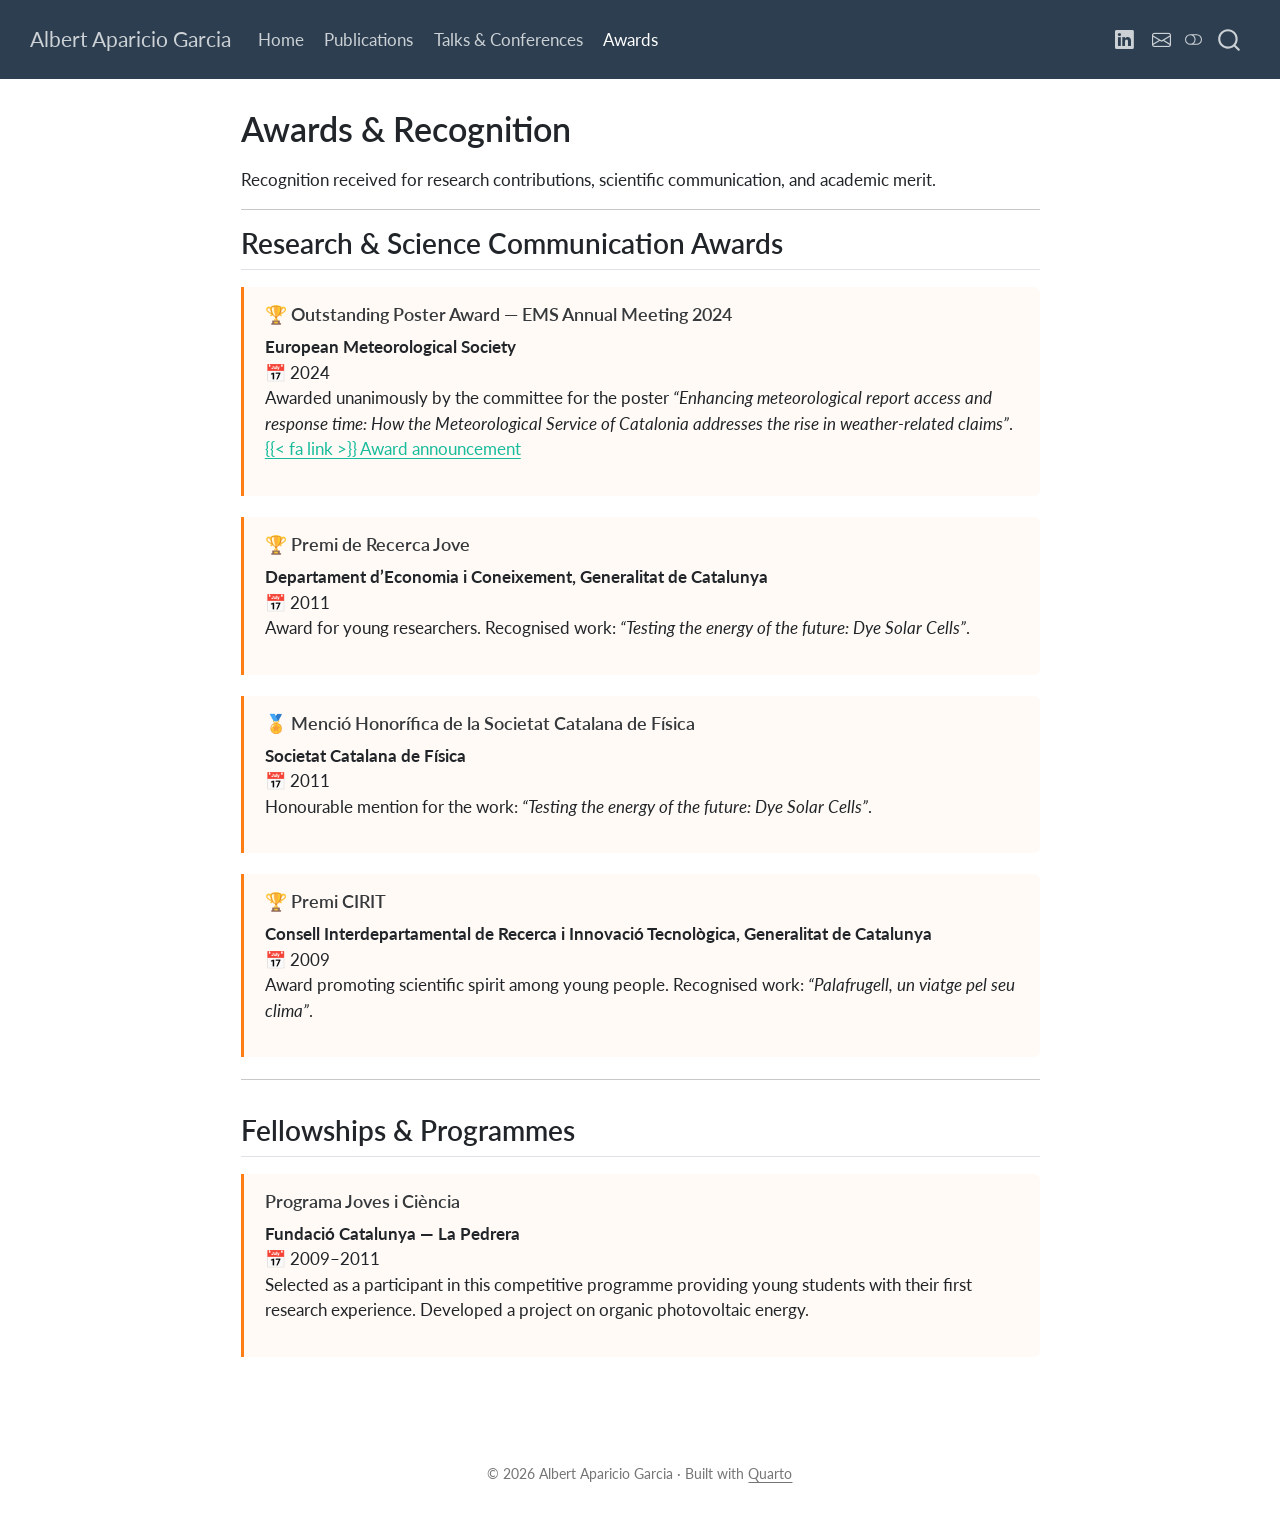
==== awards/index.html @ 68432656 "Built site for gh-pages" ====
<!DOCTYPE html>
<html xmlns="http://www.w3.org/1999/xhtml" lang="en" xml:lang="en"><head>

<meta charset="utf-8">
<meta name="generator" content="quarto-1.9.37">

<meta name="viewport" content="width=device-width, initial-scale=1.0, user-scalable=yes">


<title>Awards &amp; Recognition – Albert Aparicio Garcia</title>
<style>
/* Default styles provided by pandoc.
** See https://pandoc.org/MANUAL.html#variables-for-html for config info.
*/
code{white-space: pre-wrap;}
span.smallcaps{font-variant: small-caps;}
div.columns{display: flex; gap: min(4vw, 1.5em);}
div.column{flex: auto; overflow-x: auto;}
div.hanging-indent{margin-left: 1.5em; text-indent: -1.5em;}
ul.task-list{list-style: none;}
ul.task-list li input[type="checkbox"] {
  width: 0.8em;
  margin: 0 0.8em 0.2em -1em; /* quarto-specific, see https://github.com/quarto-dev/quarto-cli/issues/4556 */ 
  vertical-align: middle;
}
</style>


<script src="../site_libs/quarto-nav/quarto-nav.js"></script>
<script src="../site_libs/quarto-nav/headroom.min.js"></script>
<script src="../site_libs/clipboard/clipboard.min.js"></script>
<script src="../site_libs/quarto-search/autocomplete.umd.js"></script>
<script src="../site_libs/quarto-search/fuse.min.js"></script>
<script src="../site_libs/quarto-search/quarto-search.js"></script>
<meta name="quarto:offset" content="../">
<link href="../assets/favicon.ico" rel="icon">
<script src="../site_libs/quarto-html/quarto.js" type="module"></script>
<script src="../site_libs/quarto-html/tabsets/tabsets.js" type="module"></script>
<script src="../site_libs/quarto-html/popper.min.js"></script>
<script src="../site_libs/quarto-html/tippy.umd.min.js"></script>
<script src="../site_libs/quarto-html/anchor.min.js"></script>
<link href="../site_libs/quarto-html/tippy.css" rel="stylesheet">
<link href="../site_libs/quarto-html/quarto-syntax-highlighting-7f8f88aac4f3542376d5c11b86a4c14d.css" rel="stylesheet" class="quarto-color-scheme" id="quarto-text-highlighting-styles">
<link href="../site_libs/quarto-html/quarto-syntax-highlighting-dark-d0ae9245876894da5ac7e18953ecc5cc.css" rel="stylesheet" class="quarto-color-scheme quarto-color-alternate" id="quarto-text-highlighting-styles">
<link href="../site_libs/quarto-html/quarto-syntax-highlighting-7f8f88aac4f3542376d5c11b86a4c14d.css" rel="stylesheet" class="quarto-color-scheme-extra" id="quarto-text-highlighting-styles">
<script src="../site_libs/bootstrap/bootstrap.min.js"></script>
<link href="../site_libs/bootstrap/bootstrap-icons.css" rel="stylesheet">
<link href="../site_libs/bootstrap/bootstrap-f7919f14b89ae9a431cba0b331f0b52b.min.css" rel="stylesheet" append-hash="true" class="quarto-color-scheme" id="quarto-bootstrap" data-mode="light">
<link href="../site_libs/bootstrap/bootstrap-dark-e6ec55d50a8571276e9da61ff62941ed.min.css" rel="stylesheet" append-hash="true" class="quarto-color-scheme quarto-color-alternate" id="quarto-bootstrap" data-mode="dark">
<link href="../site_libs/bootstrap/bootstrap-f7919f14b89ae9a431cba0b331f0b52b.min.css" rel="stylesheet" append-hash="true" class="quarto-color-scheme-extra" id="quarto-bootstrap" data-mode="light">
<script id="quarto-search-options" type="application/json">{
  "location": "navbar",
  "copy-button": false,
  "collapse-after": 3,
  "panel-placement": "end",
  "type": "overlay",
  "limit": 50,
  "keyboard-shortcut": [
    "f",
    "/",
    "s"
  ],
  "show-item-context": false,
  "language": {
    "search-no-results-text": "No results",
    "search-matching-documents-text": "matching documents",
    "search-copy-link-title": "Copy link to search",
    "search-hide-matches-text": "Hide additional matches",
    "search-more-match-text": "more match in this document",
    "search-more-matches-text": "more matches in this document",
    "search-clear-button-title": "Clear",
    "search-text-placeholder": "",
    "search-detached-cancel-button-title": "Cancel",
    "search-submit-button-title": "Submit",
    "search-label": "Search"
  }
}</script>


<link rel="stylesheet" href="../assets/custom.css">
</head>

<body class="nav-fixed fullcontent quarto-light"><script id="quarto-html-before-body" type="application/javascript">
    const toggleBodyColorMode = (bsSheetEl) => {
      const mode = bsSheetEl.getAttribute("data-mode");
      const bodyEl = window.document.querySelector("body");
      if (mode === "dark") {
        bodyEl.classList.add("quarto-dark");
        bodyEl.classList.remove("quarto-light");
      } else {
        bodyEl.classList.add("quarto-light");
        bodyEl.classList.remove("quarto-dark");
      }
    }
    const toggleBodyColorPrimary = () => {
      const bsSheetEl = window.document.querySelector("link#quarto-bootstrap:not([rel=disabled-stylesheet])");
      if (bsSheetEl) {
        toggleBodyColorMode(bsSheetEl);
      }
    }
    const setColorSchemeToggle = (alternate) => {
      const toggles = window.document.querySelectorAll('.quarto-color-scheme-toggle');
      for (let i=0; i < toggles.length; i++) {
        const toggle = toggles[i];
        if (toggle) {
          if (alternate) {
            toggle.classList.add("alternate");
          } else {
            toggle.classList.remove("alternate");
          }
        }
      }
    };
    const toggleColorMode = (alternate) => {
      // Switch the stylesheets
      const primaryStylesheets = window.document.querySelectorAll('link.quarto-color-scheme:not(.quarto-color-alternate)');
      const alternateStylesheets = window.document.querySelectorAll('link.quarto-color-scheme.quarto-color-alternate');
      manageTransitions('#quarto-margin-sidebar .nav-link', false);
      if (alternate) {
        // note: dark is layered on light, we don't disable primary!
        enableStylesheet(alternateStylesheets);
        for (const sheetNode of alternateStylesheets) {
          if (sheetNode.id === "quarto-bootstrap") {
            toggleBodyColorMode(sheetNode);
          }
        }
      } else {
        disableStylesheet(alternateStylesheets);
        enableStylesheet(primaryStylesheets)
        toggleBodyColorPrimary();
      }
      manageTransitions('#quarto-margin-sidebar .nav-link', true);
      // Switch the toggles
      setColorSchemeToggle(alternate)
      // Hack to workaround the fact that safari doesn't
      // properly recolor the scrollbar when toggling (#1455)
      if (navigator.userAgent.indexOf('Safari') > 0 && navigator.userAgent.indexOf('Chrome') == -1) {
        manageTransitions("body", false);
        window.scrollTo(0, 1);
        setTimeout(() => {
          window.scrollTo(0, 0);
          manageTransitions("body", true);
        }, 40);
      }
    }
    const disableStylesheet = (stylesheets) => {
      for (let i=0; i < stylesheets.length; i++) {
        const stylesheet = stylesheets[i];
        stylesheet.rel = 'disabled-stylesheet';
      }
    }
    const enableStylesheet = (stylesheets) => {
      for (let i=0; i < stylesheets.length; i++) {
        const stylesheet = stylesheets[i];
        if(stylesheet.rel !== 'stylesheet') { // for Chrome, which will still FOUC without this check
          stylesheet.rel = 'stylesheet';
        }
      }
    }
    const manageTransitions = (selector, allowTransitions) => {
      const els = window.document.querySelectorAll(selector);
      for (let i=0; i < els.length; i++) {
        const el = els[i];
        if (allowTransitions) {
          el.classList.remove('notransition');
        } else {
          el.classList.add('notransition');
        }
      }
    }
    const isFileUrl = () => {
      return window.location.protocol === 'file:';
    }
    const hasAlternateSentinel = () => {
      let styleSentinel = getColorSchemeSentinel();
      if (styleSentinel !== null) {
        return styleSentinel === "alternate";
      } else {
        return false;
      }
    }
    const setStyleSentinel = (alternate) => {
      const value = alternate ? "alternate" : "default";
      if (!isFileUrl()) {
        window.localStorage.setItem("quarto-color-scheme", value);
      } else {
        localAlternateSentinel = value;
      }
    }
    const getColorSchemeSentinel = () => {
      if (!isFileUrl()) {
        const storageValue = window.localStorage.getItem("quarto-color-scheme");
        return storageValue != null ? storageValue : localAlternateSentinel;
      } else {
        return localAlternateSentinel;
      }
    }
    const toggleGiscusIfUsed = (isAlternate, darkModeDefault) => {
      const baseTheme = document.querySelector('#giscus-base-theme')?.value ?? 'light';
      const alternateTheme = document.querySelector('#giscus-alt-theme')?.value ?? 'dark';
      let newTheme = '';
      if(authorPrefersDark) {
        newTheme = isAlternate ? baseTheme : alternateTheme;
      } else {
        newTheme = isAlternate ? alternateTheme : baseTheme;
      }
      const changeGiscusTheme = () => {
        // From: https://github.com/giscus/giscus/issues/336
        const sendMessage = (message) => {
          const iframe = document.querySelector('iframe.giscus-frame');
          if (!iframe) return;
          iframe.contentWindow.postMessage({ giscus: message }, 'https://giscus.app');
        }
        sendMessage({
          setConfig: {
            theme: newTheme
          }
        });
      }
      const isGiscussLoaded = window.document.querySelector('iframe.giscus-frame') !== null;
      if (isGiscussLoaded) {
        changeGiscusTheme();
      }
    };
    const authorPrefersDark = false;
    const darkModeDefault = authorPrefersDark;
      document.querySelector('link#quarto-text-highlighting-styles.quarto-color-scheme-extra').rel = 'disabled-stylesheet';
      document.querySelector('link#quarto-bootstrap.quarto-color-scheme-extra').rel = 'disabled-stylesheet';
    let localAlternateSentinel = darkModeDefault ? 'alternate' : 'default';
    // Dark / light mode switch
    window.quartoToggleColorScheme = () => {
      // Read the current dark / light value
      let toAlternate = !hasAlternateSentinel();
      toggleColorMode(toAlternate);
      setStyleSentinel(toAlternate);
      toggleGiscusIfUsed(toAlternate, darkModeDefault);
      window.dispatchEvent(new Event('resize'));
    };
    // Switch to dark mode if need be
    if (hasAlternateSentinel()) {
      toggleColorMode(true);
    } else {
      toggleColorMode(false);
    }
  </script>

<div id="quarto-search-results"></div>
  <header id="quarto-header" class="headroom fixed-top">
    <nav class="navbar navbar-expand-lg " data-bs-theme="dark">
      <div class="navbar-container container-fluid">
      <div class="navbar-brand-container mx-auto">
    <a class="navbar-brand" href="../index.html">
    <span class="navbar-title">Albert Aparicio Garcia</span>
    </a>
  </div>
            <div id="quarto-search" class="" title="Search"></div>
          <button class="navbar-toggler" type="button" data-bs-toggle="collapse" data-bs-target="#navbarCollapse" aria-controls="navbarCollapse" role="menu" aria-expanded="false" aria-label="Toggle navigation" onclick="if (window.quartoToggleHeadroom) { window.quartoToggleHeadroom(); }">
  <span class="navbar-toggler-icon"></span>
</button>
          <div class="collapse navbar-collapse" id="navbarCollapse">
            <ul class="navbar-nav navbar-nav-scroll me-auto">
  <li class="nav-item">
    <a class="nav-link" href="../index.html"> 
<span class="menu-text">Home</span></a>
  </li>  
  <li class="nav-item">
    <a class="nav-link" href="../publications/index.qmd"> 
<span class="menu-text">Publications</span></a>
  </li>  
  <li class="nav-item">
    <a class="nav-link" href="../talks/index.qmd"> 
<span class="menu-text">Talks &amp; Conferences</span></a>
  </li>  
  <li class="nav-item">
    <a class="nav-link active" href="../awards/index.html" aria-current="page"> 
<span class="menu-text">Awards</span></a>
  </li>  
</ul>
            <ul class="navbar-nav navbar-nav-scroll ms-auto">
  <li class="nav-item compact">
    <a class="nav-link" href="https://www.linkedin.com/in/albert-aparicio-garcia/"> <i class="bi bi-linkedin" role="img">
</i> 
<span class="menu-text"></span></a>
  </li>  
  <li class="nav-item compact">
    <a class="nav-link" href="mailto:albert.apariciog@gmail.com"> <i class="bi bi-envelope" role="img">
</i> 
<span class="menu-text"></span></a>
  </li>  
</ul>
          </div> <!-- /navcollapse -->
            <div class="quarto-navbar-tools">
  <a href="" class="quarto-color-scheme-toggle quarto-navigation-tool  px-1" onclick="window.quartoToggleColorScheme(); return false;" title="Toggle dark mode"><i class="bi"></i></a>
</div>
      </div> <!-- /container-fluid -->
    </nav>
</header>
<!-- content -->
<div id="quarto-content" class="quarto-container page-columns page-rows-contents page-layout-article page-navbar">
<!-- sidebar -->
<!-- margin-sidebar -->
    
<!-- main -->
<main class="content" id="quarto-document-content">


<header id="title-block-header" class="quarto-title-block default">
<div class="quarto-title">
<h1 class="title">Awards &amp; Recognition</h1>
</div>



<div class="quarto-title-meta">

    
  
    
  </div>
  


</header>


<p>Recognition received for research contributions, scientific communication, and academic merit.</p>
<hr>
<section id="research-science-communication-awards" class="level2">
<h2 class="anchored" data-anchor-id="research-science-communication-awards">Research &amp; Science Communication Awards</h2>
<section id="outstanding-poster-award-ems-annual-meeting-2024" class="level3 award-entry">
<h3 class="anchored" data-anchor-id="outstanding-poster-award-ems-annual-meeting-2024">🏆 Outstanding Poster Award — EMS Annual Meeting 2024</h3>
<p><strong>European Meteorological Society</strong><br>
📅 2024<br>
Awarded unanimously by the committee for the poster <em>“Enhancing meteorological report access and response time: How the Meteorological Service of Catalonia addresses the rise in weather-related claims”</em>.<br>
<a href="https://www.emetsoc.org/outstanding-poster-award-ems2024/">{{&lt; fa link &gt;}} Award announcement</a></p>
</section>
<section id="premi-de-recerca-jove" class="level3 award-entry">
<h3 class="anchored" data-anchor-id="premi-de-recerca-jove">🏆 Premi de Recerca Jove</h3>
<p><strong>Departament d’Economia i Coneixement, Generalitat de Catalunya</strong><br>
📅 2011<br>
Award for young researchers. Recognised work: <em>“Testing the energy of the future: Dye Solar Cells”</em>.</p>
</section>
<section id="menció-honorífica-de-la-societat-catalana-de-física" class="level3 award-entry">
<h3 class="anchored" data-anchor-id="menció-honorífica-de-la-societat-catalana-de-física">🏅 Menció Honorífica de la Societat Catalana de Física</h3>
<p><strong>Societat Catalana de Física</strong><br>
📅 2011<br>
Honourable mention for the work: <em>“Testing the energy of the future: Dye Solar Cells”</em>.</p>
</section>
<section id="premi-cirit" class="level3 award-entry">
<h3 class="anchored" data-anchor-id="premi-cirit">🏆 Premi CIRIT</h3>
<p><strong>Consell Interdepartamental de Recerca i Innovació Tecnològica, Generalitat de Catalunya</strong><br>
📅 2009<br>
Award promoting scientific spirit among young people. Recognised work: <em>“Palafrugell, un viatge pel seu clima”</em>.</p>
</section>
<hr>
</section>
<section id="fellowships-programmes" class="level2">
<h2 class="anchored" data-anchor-id="fellowships-programmes">Fellowships &amp; Programmes</h2>
<section id="programa-joves-i-ciència" class="level3 award-entry">
<h3 class="anchored" data-anchor-id="programa-joves-i-ciència">Programa Joves i Ciència</h3>
<p><strong>Fundació Catalunya — La Pedrera</strong><br>
📅 2009–2011<br>
Selected as a participant in this competitive programme providing young students with their first research experience. Developed a project on organic photovoltaic energy.</p>
</section>


</section>

</main> <!-- /main -->
<script id="quarto-html-after-body" type="application/javascript">
  window.document.addEventListener("DOMContentLoaded", function (event) {
    // Ensure there is a toggle, if there isn't float one in the top right
    if (window.document.querySelector('.quarto-color-scheme-toggle') === null) {
      const a = window.document.createElement('a');
      a.classList.add('top-right');
      a.classList.add('quarto-color-scheme-toggle');
      a.href = "";
      a.onclick = function() { try { window.quartoToggleColorScheme(); } catch {} return false; };
      const i = window.document.createElement("i");
      i.classList.add('bi');
      a.appendChild(i);
      window.document.body.appendChild(a);
    }
    setColorSchemeToggle(hasAlternateSentinel())
    const icon = "";
    const anchorJS = new window.AnchorJS();
    anchorJS.options = {
      placement: 'right',
      icon: icon
    };
    anchorJS.add('.anchored');
    const isCodeAnnotation = (el) => {
      for (const clz of el.classList) {
        if (clz.startsWith('code-annotation-')) {                     
          return true;
        }
      }
      return false;
    }
    const onCopySuccess = function(e) {
      // button target
      const button = e.trigger;
      // don't keep focus
      button.blur();
      // flash "checked"
      button.classList.add('code-copy-button-checked');
      var currentTitle = button.getAttribute("title");
      button.setAttribute("title", "Copied!");
      let tooltip;
      if (window.bootstrap) {
        button.setAttribute("data-bs-toggle", "tooltip");
        button.setAttribute("data-bs-placement", "left");
        button.setAttribute("data-bs-title", "Copied!");
        tooltip = new bootstrap.Tooltip(button, 
          { trigger: "manual", 
            customClass: "code-copy-button-tooltip",
            offset: [0, -8]});
        tooltip.show();    
      }
      setTimeout(function() {
        if (tooltip) {
          tooltip.hide();
          button.removeAttribute("data-bs-title");
          button.removeAttribute("data-bs-toggle");
          button.removeAttribute("data-bs-placement");
        }
        button.setAttribute("title", currentTitle);
        button.classList.remove('code-copy-button-checked');
      }, 1000);
      // clear code selection
      e.clearSelection();
    }
    const getTextToCopy = function(trigger) {
      const outerScaffold = trigger.parentElement.cloneNode(true);
      const codeEl = outerScaffold.querySelector('code');
      for (const childEl of codeEl.children) {
        if (isCodeAnnotation(childEl)) {
          childEl.remove();
        }
      }
      return codeEl.innerText;
    }
    const clipboard = new window.ClipboardJS('.code-copy-button:not([data-in-quarto-modal])', {
      text: getTextToCopy
    });
    clipboard.on('success', onCopySuccess);
    if (window.document.getElementById('quarto-embedded-source-code-modal')) {
      const clipboardModal = new window.ClipboardJS('.code-copy-button[data-in-quarto-modal]', {
        text: getTextToCopy,
        container: window.document.getElementById('quarto-embedded-source-code-modal')
      });
      clipboardModal.on('success', onCopySuccess);
    }
      var localhostRegex = new RegExp(/^(?:http|https):\/\/localhost\:?[0-9]*\//);
      var mailtoRegex = new RegExp(/^mailto:/);
        var filterRegex = new RegExp("https:\/\/albertapga\.github\.io\/");
      var isInternal = (href) => {
          return filterRegex.test(href) || localhostRegex.test(href) || mailtoRegex.test(href);
      }
      // Inspect non-navigation links and adorn them if external
     var links = window.document.querySelectorAll('a[href]:not(.nav-link):not(.navbar-brand):not(.toc-action):not(.sidebar-link):not(.sidebar-item-toggle):not(.pagination-link):not(.no-external):not([aria-hidden]):not(.dropdown-item):not(.quarto-navigation-tool):not(.about-link)');
      for (var i=0; i<links.length; i++) {
        const link = links[i];
        if (!isInternal(link.href)) {
          // undo the damage that might have been done by quarto-nav.js in the case of
          // links that we want to consider external
          if (link.dataset.originalHref !== undefined) {
            link.href = link.dataset.originalHref;
          }
            // target, if specified
            link.setAttribute("target", "_blank");
            if (link.getAttribute("rel") === null) {
              link.setAttribute("rel", "noopener");
            }
        }
      }
    function tippyHover(el, contentFn, onTriggerFn, onUntriggerFn) {
      const config = {
        allowHTML: true,
        maxWidth: 500,
        delay: 100,
        arrow: false,
        appendTo: function(el) {
            return el.parentElement;
        },
        interactive: true,
        interactiveBorder: 10,
        theme: 'quarto',
        placement: 'bottom-start',
      };
      if (contentFn) {
        config.content = contentFn;
      }
      if (onTriggerFn) {
        config.onTrigger = onTriggerFn;
      }
      if (onUntriggerFn) {
        config.onUntrigger = onUntriggerFn;
      }
      window.tippy(el, config); 
    }
    const noterefs = window.document.querySelectorAll('a[role="doc-noteref"]');
    for (var i=0; i<noterefs.length; i++) {
      const ref = noterefs[i];
      tippyHover(ref, function() {
        // use id or data attribute instead here
        let href = ref.getAttribute('data-footnote-href') || ref.getAttribute('href');
        try { href = new URL(href).hash; } catch {}
        const id = href.replace(/^#\/?/, "");
        const note = window.document.getElementById(id);
        if (note) {
          return note.innerHTML;
        } else {
          return "";
        }
      });
    }
    const xrefs = window.document.querySelectorAll('a.quarto-xref');
    const processXRef = (id, note) => {
      // Strip column container classes
      const stripColumnClz = (el) => {
        el.classList.remove("page-full", "page-columns");
        if (el.children) {
          for (const child of el.children) {
            stripColumnClz(child);
          }
        }
      }
      stripColumnClz(note)
      if (id === null || id.startsWith('sec-')) {
        // Special case sections, only their first couple elements
        const container = document.createElement("div");
        if (note.children && note.children.length > 2) {
          container.appendChild(note.children[0].cloneNode(true));
          for (let i = 1; i < note.children.length; i++) {
            const child = note.children[i];
            if (child.tagName === "P" && child.innerText === "") {
              continue;
            } else {
              container.appendChild(child.cloneNode(true));
              break;
            }
          }
          if (window.Quarto?.typesetMath) {
            window.Quarto.typesetMath(container);
          }
          return container.innerHTML
        } else {
          if (window.Quarto?.typesetMath) {
            window.Quarto.typesetMath(note);
          }
          return note.innerHTML;
        }
      } else {
        // Remove any anchor links if they are present
        const anchorLink = note.querySelector('a.anchorjs-link');
        if (anchorLink) {
          anchorLink.remove();
        }
        if (window.Quarto?.typesetMath) {
          window.Quarto.typesetMath(note);
        }
        if (note.classList.contains("callout")) {
          return note.outerHTML;
        } else {
          return note.innerHTML;
        }
      }
    }
    for (var i=0; i<xrefs.length; i++) {
      const xref = xrefs[i];
      tippyHover(xref, undefined, function(instance) {
        instance.disable();
        let url = xref.getAttribute('href');
        let hash = undefined; 
        if (url.startsWith('#')) {
          hash = url;
        } else {
          try { hash = new URL(url).hash; } catch {}
        }
        if (hash) {
          const id = hash.replace(/^#\/?/, "");
          const note = window.document.getElementById(id);
          if (note !== null) {
            try {
              const html = processXRef(id, note.cloneNode(true));
              instance.setContent(html);
            } finally {
              instance.enable();
              instance.show();
            }
          } else {
            // See if we can fetch this
            fetch(url.split('#')[0])
            .then(res => res.text())
            .then(html => {
              const parser = new DOMParser();
              const htmlDoc = parser.parseFromString(html, "text/html");
              const note = htmlDoc.getElementById(id);
              if (note !== null) {
                const html = processXRef(id, note);
                instance.setContent(html);
              } 
            }).finally(() => {
              instance.enable();
              instance.show();
            });
          }
        } else {
          // See if we can fetch a full url (with no hash to target)
          // This is a special case and we should probably do some content thinning / targeting
          fetch(url)
          .then(res => res.text())
          .then(html => {
            const parser = new DOMParser();
            const htmlDoc = parser.parseFromString(html, "text/html");
            const note = htmlDoc.querySelector('main.content');
            if (note !== null) {
              // This should only happen for chapter cross references
              // (since there is no id in the URL)
              // remove the first header
              if (note.children.length > 0 && note.children[0].tagName === "HEADER") {
                note.children[0].remove();
              }
              const html = processXRef(null, note);
              instance.setContent(html);
            } 
          }).finally(() => {
            instance.enable();
            instance.show();
          });
        }
      }, function(instance) {
      });
    }
        let selectedAnnoteEl;
        const selectorForAnnotation = ( cell, annotation) => {
          let cellAttr = 'data-code-cell="' + cell + '"';
          let lineAttr = 'data-code-annotation="' +  annotation + '"';
          const selector = 'span[' + cellAttr + '][' + lineAttr + ']';
          return selector;
        }
        const selectCodeLines = (annoteEl) => {
          const doc = window.document;
          const targetCell = annoteEl.getAttribute("data-target-cell");
          const targetAnnotation = annoteEl.getAttribute("data-target-annotation");
          const annoteSpan = window.document.querySelector(selectorForAnnotation(targetCell, targetAnnotation));
          const lines = annoteSpan.getAttribute("data-code-lines").split(",");
          const lineIds = lines.map((line) => {
            return targetCell + "-" + line;
          })
          let top = null;
          let height = null;
          let parent = null;
          if (lineIds.length > 0) {
              //compute the position of the single el (top and bottom and make a div)
              const el = window.document.getElementById(lineIds[0]);
              top = el.offsetTop;
              height = el.offsetHeight;
              parent = el.parentElement.parentElement;
            if (lineIds.length > 1) {
              const lastEl = window.document.getElementById(lineIds[lineIds.length - 1]);
              const bottom = lastEl.offsetTop + lastEl.offsetHeight;
              height = bottom - top;
            }
            if (top !== null && height !== null && parent !== null) {
              // cook up a div (if necessary) and position it 
              let div = window.document.getElementById("code-annotation-line-highlight");
              if (div === null) {
                div = window.document.createElement("div");
                div.setAttribute("id", "code-annotation-line-highlight");
                div.style.position = 'absolute';
                parent.appendChild(div);
              }
              div.style.top = top - 2 + "px";
              div.style.height = height + 4 + "px";
              div.style.left = 0;
              let gutterDiv = window.document.getElementById("code-annotation-line-highlight-gutter");
              if (gutterDiv === null) {
                gutterDiv = window.document.createElement("div");
                gutterDiv.setAttribute("id", "code-annotation-line-highlight-gutter");
                gutterDiv.style.position = 'absolute';
                const codeCell = window.document.getElementById(targetCell);
                const gutter = codeCell.querySelector('.code-annotation-gutter');
                gutter.appendChild(gutterDiv);
              }
              gutterDiv.style.top = top - 2 + "px";
              gutterDiv.style.height = height + 4 + "px";
            }
            selectedAnnoteEl = annoteEl;
          }
        };
        const unselectCodeLines = () => {
          const elementsIds = ["code-annotation-line-highlight", "code-annotation-line-highlight-gutter"];
          elementsIds.forEach((elId) => {
            const div = window.document.getElementById(elId);
            if (div) {
              div.remove();
            }
          });
          selectedAnnoteEl = undefined;
        };
          // Handle positioning of the toggle
      window.addEventListener(
        "resize",
        throttle(() => {
          elRect = undefined;
          if (selectedAnnoteEl) {
            selectCodeLines(selectedAnnoteEl);
          }
        }, 10)
      );
      function throttle(fn, ms) {
      let throttle = false;
      let timer;
        return (...args) => {
          if(!throttle) { // first call gets through
              fn.apply(this, args);
              throttle = true;
          } else { // all the others get throttled
              if(timer) clearTimeout(timer); // cancel #2
              timer = setTimeout(() => {
                fn.apply(this, args);
                timer = throttle = false;
              }, ms);
          }
        };
      }
        // Attach click handler to the DT
        const annoteDls = window.document.querySelectorAll('dt[data-target-cell]');
        for (const annoteDlNode of annoteDls) {
          annoteDlNode.addEventListener('click', (event) => {
            const clickedEl = event.target;
            if (clickedEl !== selectedAnnoteEl) {
              unselectCodeLines();
              const activeEl = window.document.querySelector('dt[data-target-cell].code-annotation-active');
              if (activeEl) {
                activeEl.classList.remove('code-annotation-active');
              }
              selectCodeLines(clickedEl);
              clickedEl.classList.add('code-annotation-active');
            } else {
              // Unselect the line
              unselectCodeLines();
              clickedEl.classList.remove('code-annotation-active');
            }
          });
        }
    const findCites = (el) => {
      const parentEl = el.parentElement;
      if (parentEl) {
        const cites = parentEl.dataset.cites;
        if (cites) {
          return {
            el,
            cites: cites.split(' ')
          };
        } else {
          return findCites(el.parentElement)
        }
      } else {
        return undefined;
      }
    };
    var bibliorefs = window.document.querySelectorAll('a[role="doc-biblioref"]');
    for (var i=0; i<bibliorefs.length; i++) {
      const ref = bibliorefs[i];
      const citeInfo = findCites(ref);
      if (citeInfo) {
        tippyHover(citeInfo.el, function() {
          var popup = window.document.createElement('div');
          citeInfo.cites.forEach(function(cite) {
            var citeDiv = window.document.createElement('div');
            citeDiv.classList.add('hanging-indent');
            citeDiv.classList.add('csl-entry');
            var biblioDiv = window.document.getElementById('ref-' + cite);
            if (biblioDiv) {
              citeDiv.innerHTML = biblioDiv.innerHTML;
            }
            popup.appendChild(citeDiv);
          });
          return popup.innerHTML;
        });
      }
    }
  });
  </script>
</div> <!-- /content -->
<footer class="footer">
  <div class="nav-footer">
    <div class="nav-footer-left">
      &nbsp;
    </div>   
    <div class="nav-footer-center">
<p>© 2026 Albert Aparicio Garcia · Built with <a href="https://quarto.org">Quarto</a></p>
</div>
    <div class="nav-footer-right">
      &nbsp;
    </div>
  </div>
</footer>




</body></html>
---- site_libs/quarto-html/tippy.css ----
.tippy-box[data-animation=fade][data-state=hidden]{opacity:0}[data-tippy-root]{max-width:calc(100vw - 10px)}.tippy-box{position:relative;background-color:#333;color:#fff;border-radius:4px;font-size:14px;line-height:1.4;white-space:normal;outline:0;transition-property:transform,visibility,opacity}.tippy-box[data-placement^=top]>.tippy-arrow{bottom:0}.tippy-box[data-placement^=top]>.tippy-arrow:before{bottom:-7px;left:0;border-width:8px 8px 0;border-top-color:initial;transform-origin:center top}.tippy-box[data-placement^=bottom]>.tippy-arrow{top:0}.tippy-box[data-placement^=bottom]>.tippy-arrow:before{top:-7px;left:0;border-width:0 8px 8px;border-bottom-color:initial;transform-origin:center bottom}.tippy-box[data-placement^=left]>.tippy-arrow{right:0}.tippy-box[data-placement^=left]>.tippy-arrow:before{border-width:8px 0 8px 8px;border-left-color:initial;right:-7px;transform-origin:center left}.tippy-box[data-placement^=right]>.tippy-arrow{left:0}.tippy-box[data-placement^=right]>.tippy-arrow:before{left:-7px;border-width:8px 8px 8px 0;border-right-color:initial;transform-origin:center right}.tippy-box[data-inertia][data-state=visible]{transition-timing-function:cubic-bezier(.54,1.5,.38,1.11)}.tippy-arrow{width:16px;height:16px;color:#333}.tippy-arrow:before{content:"";position:absolute;border-color:transparent;border-style:solid}.tippy-content{position:relative;padding:5px 9px;z-index:1}
---- site_libs/quarto-html/quarto-syntax-highlighting-7f8f88aac4f3542376d5c11b86a4c14d.css ----
/* quarto syntax highlight colors */
:root {
  --quarto-hl-ot-color: #003B4F;
  --quarto-hl-at-color: #657422;
  --quarto-hl-ss-color: #20794D;
  --quarto-hl-an-color: #5E5E5E;
  --quarto-hl-fu-color: #4758AB;
  --quarto-hl-st-color: #20794D;
  --quarto-hl-cf-color: #003B4F;
  --quarto-hl-op-color: #5E5E5E;
  --quarto-hl-er-color: #AD0000;
  --quarto-hl-bn-color: #AD0000;
  --quarto-hl-al-color: #AD0000;
  --quarto-hl-va-color: #111111;
  --quarto-hl-bu-color: inherit;
  --quarto-hl-ex-color: inherit;
  --quarto-hl-pp-color: #AD0000;
  --quarto-hl-in-color: #5E5E5E;
  --quarto-hl-vs-color: #20794D;
  --quarto-hl-wa-color: #5E5E5E;
  --quarto-hl-do-color: #5E5E5E;
  --quarto-hl-im-color: #00769E;
  --quarto-hl-ch-color: #20794D;
  --quarto-hl-dt-color: #AD0000;
  --quarto-hl-fl-color: #AD0000;
  --quarto-hl-co-color: #5E5E5E;
  --quarto-hl-cv-color: #5E5E5E;
  --quarto-hl-cn-color: #8f5902;
  --quarto-hl-sc-color: #5E5E5E;
  --quarto-hl-dv-color: #AD0000;
  --quarto-hl-kw-color: #003B4F;
}

/* other quarto variables */
:root {
  --quarto-font-monospace: SFMono-Regular, Menlo, Monaco, Consolas, "Liberation Mono", "Courier New", monospace;
}

/* syntax highlight based on Pandoc's rules */
pre > code.sourceCode > span {
  color: #003B4F;
}

code.sourceCode > span {
  color: #003B4F;
}

div.sourceCode,
div.sourceCode pre.sourceCode {
  color: #003B4F;
}

/* Normal */
code span {
  color: #003B4F;
}

/* Alert */
code span.al {
  color: #AD0000;
  font-style: inherit;
}

/* Annotation */
code span.an {
  color: #5E5E5E;
  font-style: inherit;
}

/* Attribute */
code span.at {
  color: #657422;
  font-style: inherit;
}

/* BaseN */
code span.bn {
  color: #AD0000;
  font-style: inherit;
}

/* BuiltIn */
code span.bu {
  font-style: inherit;
}

/* ControlFlow */
code span.cf {
  color: #003B4F;
  font-weight: bold;
  font-style: inherit;
}

/* Char */
code span.ch {
  color: #20794D;
  font-style: inherit;
}

/* Constant */
code span.cn {
  color: #8f5902;
  font-style: inherit;
}

/* Comment */
code span.co {
  color: #5E5E5E;
  font-style: inherit;
}

/* CommentVar */
code span.cv {
  color: #5E5E5E;
  font-style: italic;
}

/* Documentation */
code span.do {
  color: #5E5E5E;
  font-style: italic;
}

/* DataType */
code span.dt {
  color: #AD0000;
  font-style: inherit;
}

/* DecVal */
code span.dv {
  color: #AD0000;
  font-style: inherit;
}

/* Error */
code span.er {
  color: #AD0000;
  font-style: inherit;
}

/* Extension */
code span.ex {
  font-style: inherit;
}

/* Float */
code span.fl {
  color: #AD0000;
  font-style: inherit;
}

/* Function */
code span.fu {
  color: #4758AB;
  font-style: inherit;
}

/* Import */
code span.im {
  color: #00769E;
  font-style: inherit;
}

/* Information */
code span.in {
  color: #5E5E5E;
  font-style: inherit;
}

/* Keyword */
code span.kw {
  color: #003B4F;
  font-weight: bold;
  font-style: inherit;
}

/* Operator */
code span.op {
  color: #5E5E5E;
  font-style: inherit;
}

/* Other */
code span.ot {
  color: #003B4F;
  font-style: inherit;
}

/* Preprocessor */
code span.pp {
  color: #AD0000;
  font-style: inherit;
}

/* SpecialChar */
code span.sc {
  color: #5E5E5E;
  font-style: inherit;
}

/* SpecialString */
code span.ss {
  color: #20794D;
  font-style: inherit;
}

/* String */
code span.st {
  color: #20794D;
  font-style: inherit;
}

/* Variable */
code span.va {
  color: #111111;
  font-style: inherit;
}

/* VerbatimString */
code span.vs {
  color: #20794D;
  font-style: inherit;
}

/* Warning */
code span.wa {
  color: #5E5E5E;
  font-style: italic;
}

.prevent-inlining {
  content: "</";
}

/*# sourceMappingURL=789ad8cd35626ba772517505b42a116e.css.map */
---- site_libs/quarto-html/quarto-syntax-highlighting-dark-d0ae9245876894da5ac7e18953ecc5cc.css ----
/* quarto syntax highlight colors */
:root {
  --quarto-hl-al-color: #f07178;
  --quarto-hl-an-color: #d4d0ab;
  --quarto-hl-at-color: #00e0e0;
  --quarto-hl-bn-color: #d4d0ab;
  --quarto-hl-bu-color: #abe338;
  --quarto-hl-ch-color: #abe338;
  --quarto-hl-co-color: #f8f8f2;
  --quarto-hl-cv-color: #ffd700;
  --quarto-hl-cn-color: #ffd700;
  --quarto-hl-cf-color: #ffa07a;
  --quarto-hl-dt-color: #ffa07a;
  --quarto-hl-dv-color: #d4d0ab;
  --quarto-hl-do-color: #f8f8f2;
  --quarto-hl-er-color: #f07178;
  --quarto-hl-ex-color: #00e0e0;
  --quarto-hl-fl-color: #d4d0ab;
  --quarto-hl-fu-color: #ffa07a;
  --quarto-hl-im-color: #abe338;
  --quarto-hl-in-color: #d4d0ab;
  --quarto-hl-kw-color: #ffa07a;
  --quarto-hl-op-color: #ffa07a;
  --quarto-hl-ot-color: #00e0e0;
  --quarto-hl-pp-color: #dcc6e0;
  --quarto-hl-re-color: #00e0e0;
  --quarto-hl-sc-color: #abe338;
  --quarto-hl-ss-color: #abe338;
  --quarto-hl-st-color: #abe338;
  --quarto-hl-va-color: #00e0e0;
  --quarto-hl-vs-color: #abe338;
  --quarto-hl-wa-color: #dcc6e0;
}

/* other quarto variables */
:root {
  --quarto-font-monospace: SFMono-Regular, Menlo, Monaco, Consolas, "Liberation Mono", "Courier New", monospace;
}

/* syntax highlight based on Pandoc's rules */
pre > code.sourceCode > span {
  color: #f8f8f2;
}

code.sourceCode > span {
  color: #f8f8f2;
}

div.sourceCode,
div.sourceCode pre.sourceCode {
  color: #f8f8f2;
}

/* Normal */
code span {
  color: #f8f8f2;
}

/* Alert */
code span.al {
  color: #f07178;
}

/* Annotation */
code span.an {
  color: #d4d0ab;
}

/* Attribute */
code span.at {
  color: #00e0e0;
}

/* BaseN */
code span.bn {
  color: #d4d0ab;
}

/* BuiltIn */
code span.bu {
  color: #abe338;
}

/* ControlFlow */
code span.cf {
  font-weight: bold;
  color: #ffa07a;
}

/* Char */
code span.ch {
  color: #abe338;
}

/* Constant */
code span.cn {
  color: #ffd700;
}

/* Comment */
code span.co {
  font-style: italic;
  color: #f8f8f2;
}

/* CommentVar */
code span.cv {
  color: #ffd700;
}

/* Documentation */
code span.do {
  color: #f8f8f2;
}

/* DataType */
code span.dt {
  color: #ffa07a;
}

/* DecVal */
code span.dv {
  color: #d4d0ab;
}

/* Error */
code span.er {
  color: #f07178;
  text-decoration: underline;
}

/* Extension */
code span.ex {
  font-weight: bold;
  color: #00e0e0;
}

/* Float */
code span.fl {
  color: #d4d0ab;
}

/* Function */
code span.fu {
  color: #ffa07a;
}

/* Import */
code span.im {
  color: #abe338;
}

/* Information */
code span.in {
  color: #d4d0ab;
}

/* Keyword */
code span.kw {
  font-weight: bold;
  color: #ffa07a;
}

/* Operator */
code span.op {
  color: #ffa07a;
}

/* Other */
code span.ot {
  color: #00e0e0;
}

/* Preprocessor */
code span.pp {
  color: #dcc6e0;
}

/* RegionMarker */
code span.re {
  background-color: #f8f8f2;
  color: #00e0e0;
}

/* SpecialChar */
code span.sc {
  color: #abe338;
}

/* SpecialString */
code span.ss {
  color: #abe338;
}

/* String */
code span.st {
  color: #abe338;
}

/* Variable */
code span.va {
  color: #00e0e0;
}

/* VerbatimString */
code span.vs {
  color: #abe338;
}

/* Warning */
code span.wa {
  color: #dcc6e0;
}

.prevent-inlining {
  content: "</";
}

/*# sourceMappingURL=e2dac9153eaf3c552d5043f9565d03d7.css.map */
---- site_libs/quarto-html/quarto-syntax-highlighting-7f8f88aac4f3542376d5c11b86a4c14d.css ----
/* quarto syntax highlight colors */
:root {
  --quarto-hl-ot-color: #003B4F;
  --quarto-hl-at-color: #657422;
  --quarto-hl-ss-color: #20794D;
  --quarto-hl-an-color: #5E5E5E;
  --quarto-hl-fu-color: #4758AB;
  --quarto-hl-st-color: #20794D;
  --quarto-hl-cf-color: #003B4F;
  --quarto-hl-op-color: #5E5E5E;
  --quarto-hl-er-color: #AD0000;
  --quarto-hl-bn-color: #AD0000;
  --quarto-hl-al-color: #AD0000;
  --quarto-hl-va-color: #111111;
  --quarto-hl-bu-color: inherit;
  --quarto-hl-ex-color: inherit;
  --quarto-hl-pp-color: #AD0000;
  --quarto-hl-in-color: #5E5E5E;
  --quarto-hl-vs-color: #20794D;
  --quarto-hl-wa-color: #5E5E5E;
  --quarto-hl-do-color: #5E5E5E;
  --quarto-hl-im-color: #00769E;
  --quarto-hl-ch-color: #20794D;
  --quarto-hl-dt-color: #AD0000;
  --quarto-hl-fl-color: #AD0000;
  --quarto-hl-co-color: #5E5E5E;
  --quarto-hl-cv-color: #5E5E5E;
  --quarto-hl-cn-color: #8f5902;
  --quarto-hl-sc-color: #5E5E5E;
  --quarto-hl-dv-color: #AD0000;
  --quarto-hl-kw-color: #003B4F;
}

/* other quarto variables */
:root {
  --quarto-font-monospace: SFMono-Regular, Menlo, Monaco, Consolas, "Liberation Mono", "Courier New", monospace;
}

/* syntax highlight based on Pandoc's rules */
pre > code.sourceCode > span {
  color: #003B4F;
}

code.sourceCode > span {
  color: #003B4F;
}

div.sourceCode,
div.sourceCode pre.sourceCode {
  color: #003B4F;
}

/* Normal */
code span {
  color: #003B4F;
}

/* Alert */
code span.al {
  color: #AD0000;
  font-style: inherit;
}

/* Annotation */
code span.an {
  color: #5E5E5E;
  font-style: inherit;
}

/* Attribute */
code span.at {
  color: #657422;
  font-style: inherit;
}

/* BaseN */
code span.bn {
  color: #AD0000;
  font-style: inherit;
}

/* BuiltIn */
code span.bu {
  font-style: inherit;
}

/* ControlFlow */
code span.cf {
  color: #003B4F;
  font-weight: bold;
  font-style: inherit;
}

/* Char */
code span.ch {
  color: #20794D;
  font-style: inherit;
}

/* Constant */
code span.cn {
  color: #8f5902;
  font-style: inherit;
}

/* Comment */
code span.co {
  color: #5E5E5E;
  font-style: inherit;
}

/* CommentVar */
code span.cv {
  color: #5E5E5E;
  font-style: italic;
}

/* Documentation */
code span.do {
  color: #5E5E5E;
  font-style: italic;
}

/* DataType */
code span.dt {
  color: #AD0000;
  font-style: inherit;
}

/* DecVal */
code span.dv {
  color: #AD0000;
  font-style: inherit;
}

/* Error */
code span.er {
  color: #AD0000;
  font-style: inherit;
}

/* Extension */
code span.ex {
  font-style: inherit;
}

/* Float */
code span.fl {
  color: #AD0000;
  font-style: inherit;
}

/* Function */
code span.fu {
  color: #4758AB;
  font-style: inherit;
}

/* Import */
code span.im {
  color: #00769E;
  font-style: inherit;
}

/* Information */
code span.in {
  color: #5E5E5E;
  font-style: inherit;
}

/* Keyword */
code span.kw {
  color: #003B4F;
  font-weight: bold;
  font-style: inherit;
}

/* Operator */
code span.op {
  color: #5E5E5E;
  font-style: inherit;
}

/* Other */
code span.ot {
  color: #003B4F;
  font-style: inherit;
}

/* Preprocessor */
code span.pp {
  color: #AD0000;
  font-style: inherit;
}

/* SpecialChar */
code span.sc {
  color: #5E5E5E;
  font-style: inherit;
}

/* SpecialString */
code span.ss {
  color: #20794D;
  font-style: inherit;
}

/* String */
code span.st {
  color: #20794D;
  font-style: inherit;
}

/* Variable */
code span.va {
  color: #111111;
  font-style: inherit;
}

/* VerbatimString */
code span.vs {
  color: #20794D;
  font-style: inherit;
}

/* Warning */
code span.wa {
  color: #5E5E5E;
  font-style: italic;
}

.prevent-inlining {
  content: "</";
}

/*# sourceMappingURL=789ad8cd35626ba772517505b42a116e.css.map */
---- assets/custom.css ----
/* ── Profile photo ───────────────────────────── */
.profile-photo {
  border-radius: 50%;
  width: 200px;
  height: 200px;
  object-fit: cover;
  border: 3px solid #dee2e6;
  margin-top: 1.5rem;
}

/* ── Contact button row ──────────────────────── */
.contact-links {
  margin-top: 1rem;
  display: flex;
  flex-wrap: wrap;
  gap: 0.5rem;
}

/* ── Publication entries ─────────────────────── */
.pub-entry {
  padding: 1rem 1.25rem;
  border-left: 3px solid #2c7be5;
  background: rgba(44, 123, 229, 0.04);
  border-radius: 0 6px 6px 0;
  margin-bottom: 1.25rem;
}

.pub-entry p {
  margin-bottom: 0.35rem;
}

/* BibTeX block inside publication */
.cite-block {
  margin-top: 0.75rem;
  font-size: 0.78rem;
}

.cite-block pre {
  background: rgba(0,0,0,0.04);
  border-radius: 4px;
  padding: 0.75rem 1rem;
  font-size: 0.75rem;
  white-space: pre-wrap;
}

/* ── Talk entries ────────────────────────────── */
.talk-entry {
  padding: 0.9rem 1.25rem;
  border-left: 3px solid #20c997;
  background: rgba(32, 201, 151, 0.04);
  border-radius: 0 6px 6px 0;
  margin-bottom: 1.1rem;
}

.talk-entry p {
  margin-bottom: 0.3rem;
}

/* ── Award entries ───────────────────────────── */
.award-entry {
  padding: 1rem 1.25rem;
  border-left: 3px solid #fd7e14;
  background: rgba(253, 126, 20, 0.04);
  border-radius: 0 6px 6px 0;
  margin-bottom: 1.25rem;
}

.award-entry h3 {
  margin-top: 0;
  font-size: 1.05rem;
}

/* ── Responsive tweaks ───────────────────────── */
@media (max-width: 768px) {
  .profile-photo {
    width: 140px;
    height: 140px;
  }
}

/* ── Dark mode adjustments ───────────────────── */
[data-bs-theme="dark"] .pub-entry {
  background: rgba(44, 123, 229, 0.08);
}
[data-bs-theme="dark"] .talk-entry {
  background: rgba(32, 201, 151, 0.08);
}
[data-bs-theme="dark"] .award-entry {
  background: rgba(253, 126, 20, 0.08);
}
[data-bs-theme="dark"] .cite-block pre {
  background: rgba(255,255,255,0.07);
}
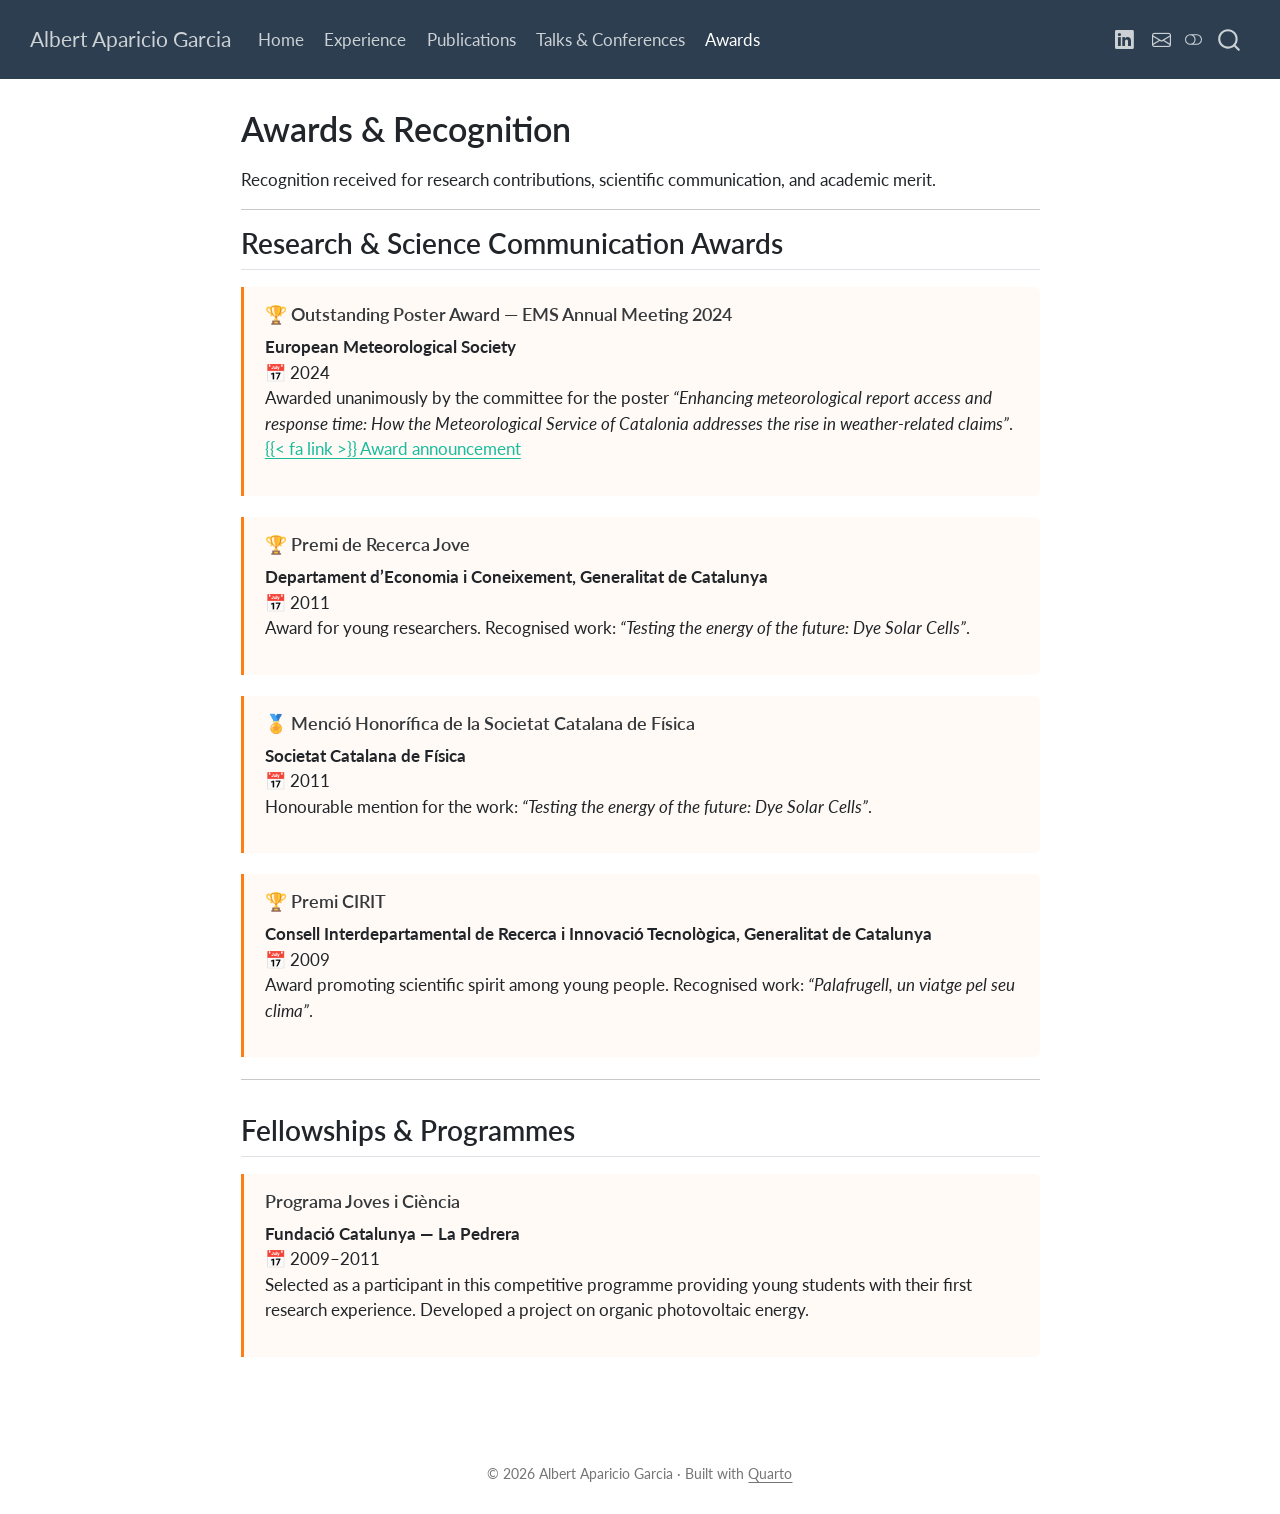
==== commit 6e5291ac: "Built site for gh-pages" ====
--- a/awards/index.html
+++ b/awards/index.html
@@ -264,11 +264,15 @@
 <span class="menu-text">Home</span></a>
   </li>  
   <li class="nav-item">
-    <a class="nav-link" href="../publications/index.qmd"> 
+    <a class="nav-link" href="../experience/index.qmd"> 
+<span class="menu-text">Experience</span></a>
+  </li>  
+  <li class="nav-item">
+    <a class="nav-link" href="../publications/index.html"> 
 <span class="menu-text">Publications</span></a>
   </li>  
   <li class="nav-item">
-    <a class="nav-link" href="../talks/index.qmd"> 
+    <a class="nav-link" href="../talks/index.html"> 
 <span class="menu-text">Talks &amp; Conferences</span></a>
   </li>  
   <li class="nav-item">
@@ -283,7 +287,7 @@
 <span class="menu-text"></span></a>
   </li>  
   <li class="nav-item compact">
-    <a class="nav-link" href="mailto:albert.apariciog@gmail.com"> <i class="bi bi-envelope" role="img">
+    <a class="nav-link" href="mailto:albertaparicio@gencat.cat"> <i class="bi bi-envelope" role="img">
 </i> 
 <span class="menu-text"></span></a>
   </li>  
